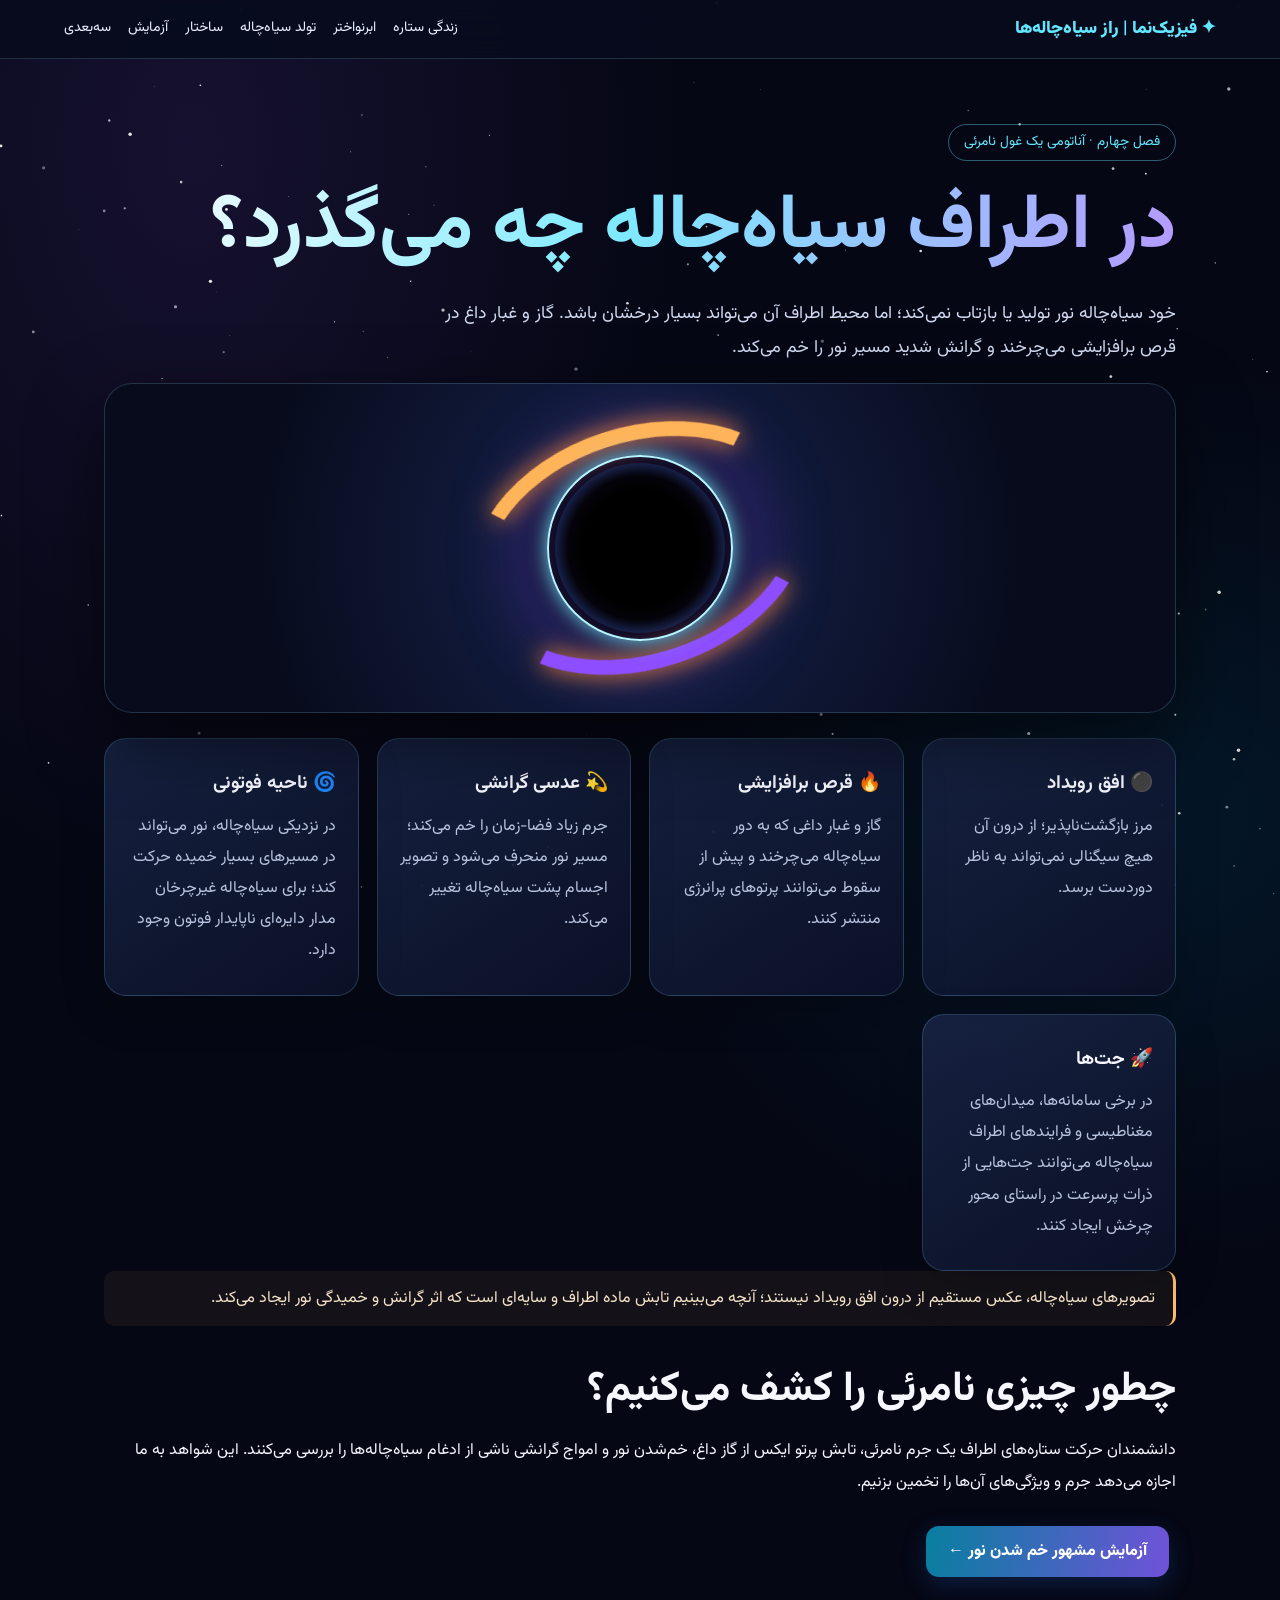
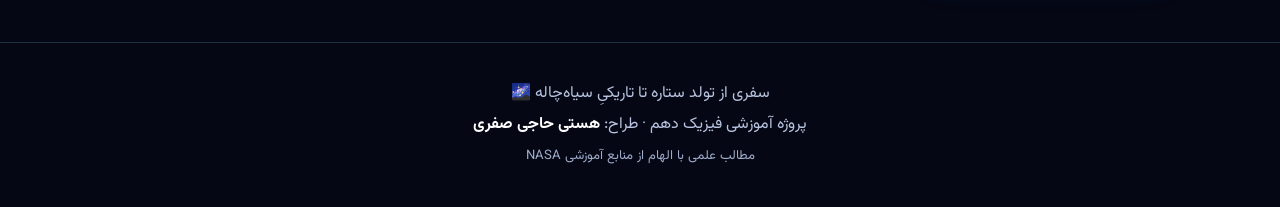
==== anatomy.html @ 243ccd40 "Add anatomy.html for black hole learning site" ====
<!doctype html><html lang="fa" dir="rtl"><head><meta charset="utf-8"><meta name="viewport" content="width=device-width,initial-scale=1"><meta name="description" content="سفر علمی به چرخه زندگی ستاره‌ها و شکل‌گیری سیاه‌چاله‌ها"><title>ساختار سیاه‌چاله | فیزیک‌نما</title><link rel="stylesheet" href="style.css"></head><body><canvas id="stars"></canvas><nav><a class="logo" href="index.html">✦ فیزیک‌نما | راز سیاه‌چاله‌ها</a><div class="navlinks"><a href="life.html">زندگی ستاره</a><a href="supernova.html">ابرنواختر</a><a href="blackhole.html">تولد سیاه‌چاله</a><a href="anatomy.html">ساختار</a><a href="experiment.html">آزمایش</a><a href="simulation.html">سه‌بعدی</a></div></nav>
<main class="wrap"><span class="eyebrow">فصل چهارم · آناتومی یک غول نامرئی</span><h1>در اطراف سیاه‌چاله چه می‌گذرد؟</h1><p class="lead">خود سیاه‌چاله نور تولید یا بازتاب نمی‌کند؛ اما محیط اطراف آن می‌تواند بسیار درخشان باشد. گاز و غبار داغ در قرص برافزایشی می‌چرخند و گرانش شدید مسیر نور را خم می‌کند.</p><div class="visual"><div class="blackhole"></div></div><div class="grid" style="margin-top:25px"><article class="card"><h3>⚫ افق رویداد</h3><p>مرز بازگشت‌ناپذیر؛ از درون آن هیچ سیگنالی نمی‌تواند به ناظر دوردست برسد.</p></article><article class="card"><h3>🔥 قرص برافزایشی</h3><p>گاز و غبار داغی که به دور سیاه‌چاله می‌چرخند و پیش از سقوط می‌توانند پرتوهای پرانرژی منتشر کنند.</p></article><article class="card"><h3>💫 عدسی گرانشی</h3><p>جرم زیاد فضا-زمان را خم می‌کند؛ مسیر نور منحرف می‌شود و تصویر اجسام پشت سیاه‌چاله تغییر می‌کند.</p></article><article class="card"><h3>🌀 ناحیه فوتونی</h3><p>در نزدیکی سیاه‌چاله، نور می‌تواند در مسیرهای بسیار خمیده حرکت کند؛ برای سیاه‌چاله غیرچرخان مدار دایره‌ای ناپایدار فوتون وجود دارد.</p></article><article class="card"><h3>🚀 جت‌ها</h3><p>در برخی سامانه‌ها، میدان‌های مغناطیسی و فرایندهای اطراف سیاه‌چاله می‌توانند جت‌هایی از ذرات پرسرعت در راستای محور چرخش ایجاد کنند.</p></article></div><div class="callout">تصویرهای سیاه‌چاله، عکس مستقیم از درون افق رویداد نیستند؛ آنچه می‌بینیم تابش ماده اطراف و سایه‌ای است که اثر گرانش و خمیدگی نور ایجاد می‌کند.</div><h2 style="margin-top:35px">چطور چیزی نامرئی را کشف می‌کنیم؟</h2><p>دانشمندان حرکت ستاره‌های اطراف یک جرم نامرئی، تابش پرتو ایکس از گاز داغ، خم‌شدن نور و امواج گرانشی ناشی از ادغام سیاه‌چاله‌ها را بررسی می‌کنند. این شواهد به ما اجازه می‌دهد جرم و ویژگی‌های آن‌ها را تخمین بزنیم.</p><a class="btn" href="experiment.html">آزمایش مشهور خم شدن نور ←</a></main><footer>سفری از تولد ستاره تا تاریکیِ سیاه‌چاله 🌌<br>پروژه آموزشی فیزیک دهم · طراح: <strong>هستی حاجی صفری</strong><br><span class="caption">مطالب علمی با الهام از منابع آموزشی NASA</span></footer><script src="app.js"></script></body></html>
---- style.css ----
@import url('https://fonts.googleapis.com/css2?family=Vazirmatn:wght@300;400;500;600;700;800&display=swap');
:root{--bg:#050714;--panel:#10162d;--panel2:#151e3b;--cyan:#63e7ff;--violet:#9b7cff;--gold:#ffbd69;--muted:#b8c3df;--line:#8edfff30}
*{box-sizing:border-box}html{scroll-behavior:smooth}body{margin:0;background:radial-gradient(ellipse at 15% 8%,#30205a66,transparent 32%),radial-gradient(ellipse at 90% 45%,#004a6540,transparent 32%),var(--bg);color:#f6f7ff;font-family:Vazirmatn,Tahoma,sans-serif;line-height:1.95;overflow-x:hidden}
#stars{position:fixed;inset:0;width:100%;height:100%;z-index:-1;pointer-events:none}
a{color:var(--cyan);text-decoration:none}a:hover{color:white}
nav{position:sticky;top:0;z-index:20;display:flex;align-items:center;justify-content:space-between;gap:16px;padding:12px 5%;background:#070b1de8;backdrop-filter:blur(15px);border-bottom:1px solid var(--line)}
.logo{font-weight:900;color:var(--cyan);font-size:1.1rem;white-space:nowrap}.navlinks{display:flex;gap:17px;flex-wrap:wrap}.navlinks a{color:#e8efff;font-size:.88rem}
.hero{min-height:78vh;display:grid;grid-template-columns:1.1fr .9fr;align-items:center;gap:25px;max-width:1250px;margin:auto;padding:65px 5%}.hero-copy{max-width:680px}.eyebrow{display:inline-block;color:var(--cyan);border:1px solid #63e7ff66;border-radius:30px;padding:4px 15px;font-size:.86rem}
h1{font-size:clamp(2.5rem,6vw,5.2rem);line-height:1.3;margin:18px 0;background:linear-gradient(100deg,#fff,#7eeaff 48%,#b49aff);color:transparent;background-clip:text}
h2{font-size:clamp(1.7rem,4vw,2.6rem);line-height:1.4;margin:.2em 0}.lead{font-size:1.1rem;color:#d0d9f0;max-width:750px}.muted{color:var(--muted)}
.btn{display:inline-block;margin:12px 7px 0 0;padding:10px 22px;border-radius:13px;background:linear-gradient(100deg,#087f9f,#7052d8);color:white;font-weight:800;box-shadow:0 8px 25px #225dba44}.btn.alt{background:#172342;border:1px solid var(--line)}
section,.wrap{max-width:1200px;margin:auto;padding:65px 5%}.section-head{text-align:center;margin-bottom:30px}.section-head small{color:var(--cyan);letter-spacing:.5px}
.grid{display:grid;grid-template-columns:repeat(auto-fit,minmax(230px,1fr));gap:18px}.card{background:linear-gradient(145deg,#172343ed,#0b1127ed);border:1px solid var(--line);border-radius:22px;padding:22px;box-shadow:0 15px 45px #0003;transition:.25s}.card:hover{transform:translateY(-5px);border-color:#63e7ff99}.card h3{margin:5px 0 8px}.card p{color:var(--muted);margin:6px 0}.icon{font-size:2.3rem}.tag{color:var(--gold);font-size:.84rem}
.visual{position:relative;min-height:330px;display:grid;place-items:center;overflow:hidden;border:1px solid var(--line);border-radius:28px;background:radial-gradient(circle,#182451,#070b1b 70%);box-shadow:0 25px 70px #0008}
.blackhole{width:170px;height:170px;border-radius:50%;background:radial-gradient(circle,#000 0 48%,#05030a 60%,transparent 70%);position:relative;z-index:2;box-shadow:0 0 35px 12px #000,0 0 80px 18px #6b39c9aa}
.blackhole:before{content:"";position:absolute;inset:-36px -88px;border:15px solid transparent;border-top-color:#ffb45a;border-bottom-color:#8e4dff;border-radius:50%;transform:rotate(-18deg);filter:drop-shadow(0 0 12px #ff8b3d);animation:diskspin 5s linear infinite}
.blackhole:after{content:"";position:absolute;inset:-8px;border:2px solid #b6f4ff;border-radius:50%;box-shadow:0 0 20px #72dfff}
@keyframes diskspin{to{transform:rotate(342deg)}}
.timeline{display:grid;grid-template-columns:repeat(5,1fr);gap:10px;margin:28px 0}.step{padding:15px;border-radius:15px;background:#101a35;border:1px solid var(--line);text-align:center}.step b{display:block;color:var(--cyan)}
.image{width:100%;height:260px;object-fit:cover;border-radius:20px;border:1px solid var(--line);display:block}.split{display:grid;grid-template-columns:1fr 1fr;gap:25px;align-items:center}
.callout{border-right:3px solid var(--gold);padding:12px 18px;background:#ffbd6910;border-radius:10px;color:#f5e4c9}
footer{text-align:center;border-top:1px solid var(--line);padding:35px 15px;color:var(--muted)}footer strong{color:white}
.simbox{background:#0c1430;border:1px solid var(--line);border-radius:22px;padding:22px}.simbox input{width:100%;accent-color:var(--cyan)}.value{color:var(--gold);font-weight:800}
#space3d{width:100%;height:420px;display:block;border-radius:24px;background:#030611}.caption{font-size:.82rem;color:#9eabc9}
.quiz button{font:inherit;margin:5px;padding:9px 17px;border:1px solid var(--line);border-radius:12px;background:#182344;color:white;cursor:pointer}.quiz button:hover{border-color:var(--cyan)}#feedback{color:var(--gold);min-height:35px}
@media(max-width:760px){.hero,.split{grid-template-columns:1fr}.hero{padding-top:45px}.timeline{grid-template-columns:1fr 1fr}.navlinks{gap:9px}.navlinks a{font-size:.75rem}.visual{min-height:280px}#space3d{height:330px}}
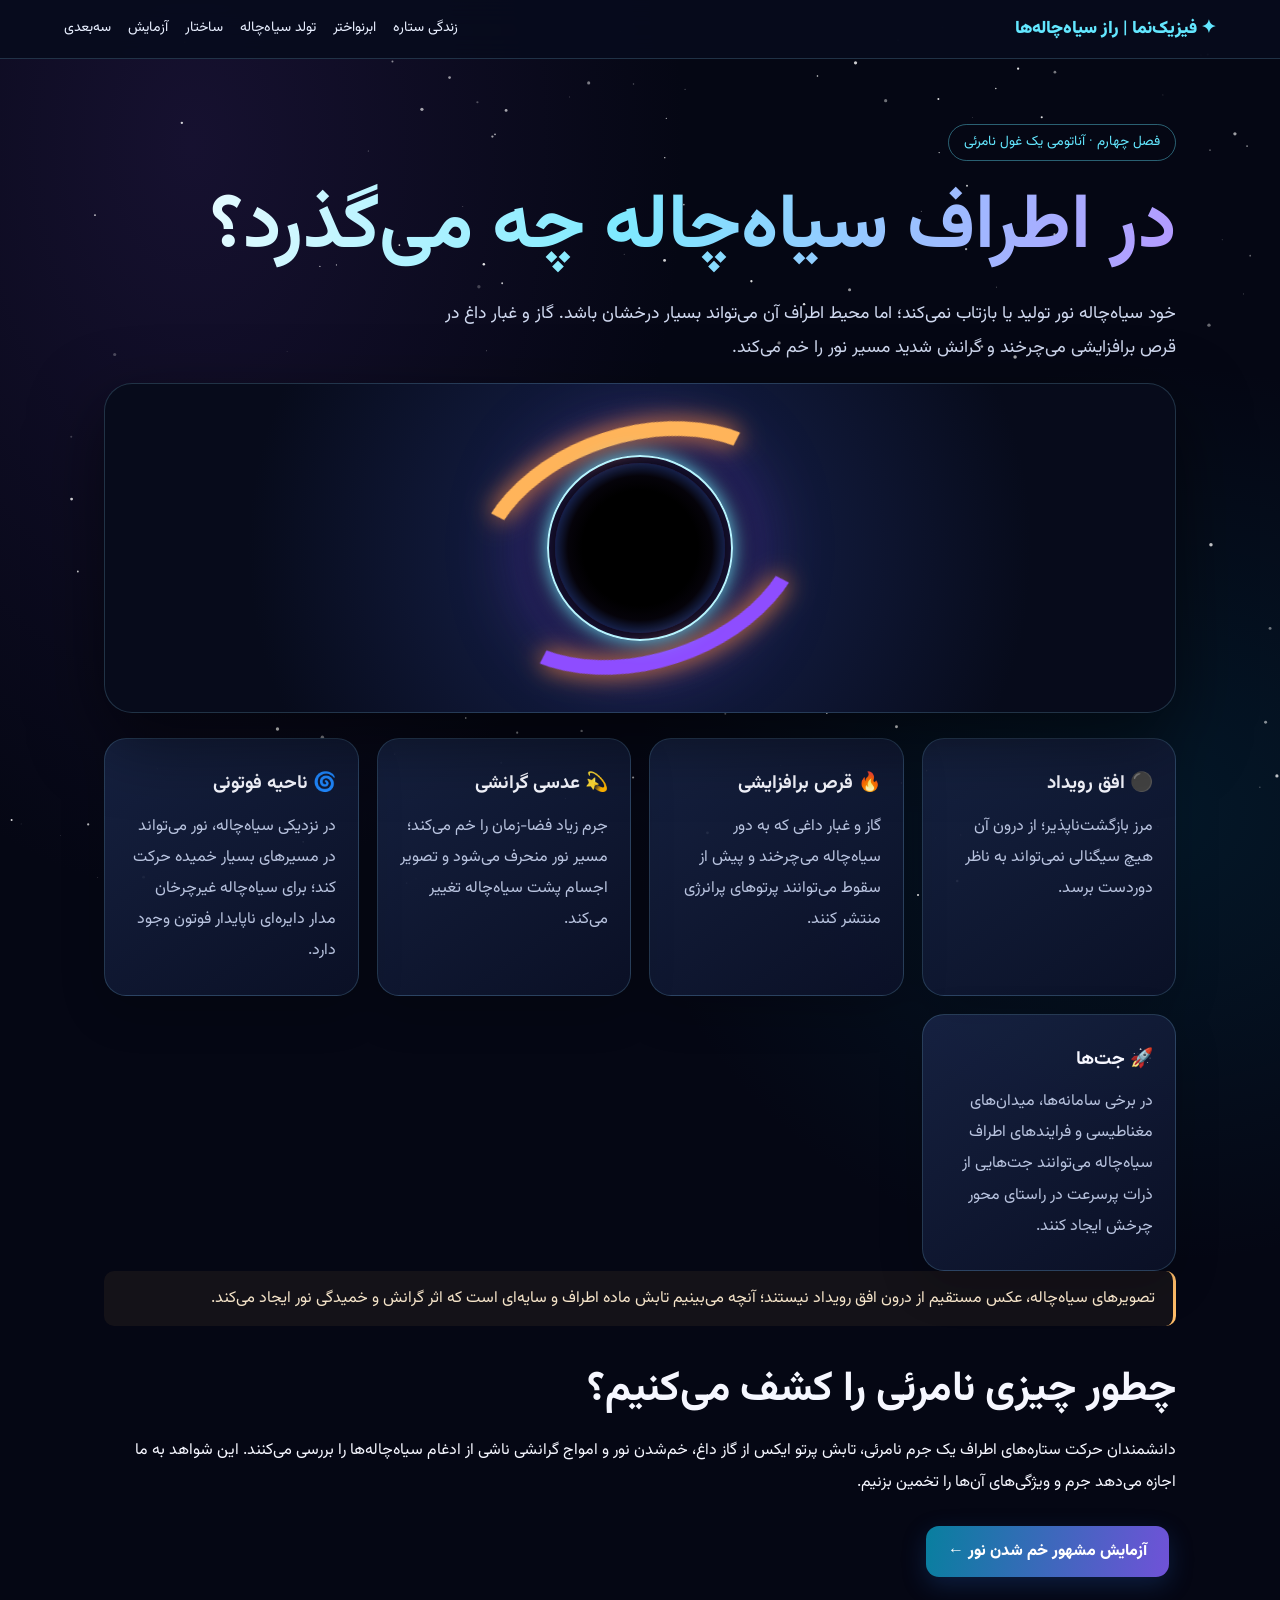
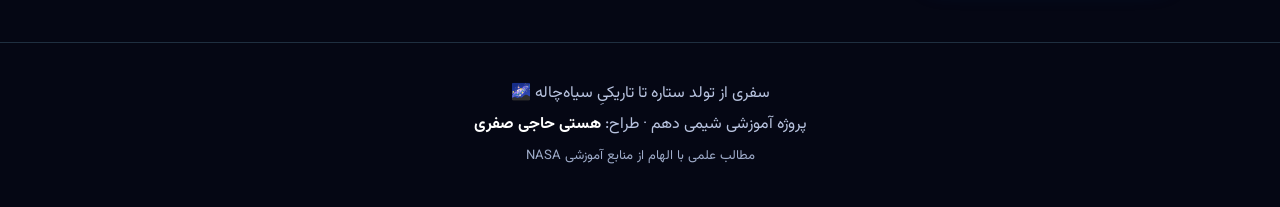
==== commit 2314c152: "Change course label from Physics 10 to Chemistry 10" ====
--- a/anatomy.html
+++ b/anatomy.html
@@ -1,2 +1,2 @@
 <!doctype html><html lang="fa" dir="rtl"><head><meta charset="utf-8"><meta name="viewport" content="width=device-width,initial-scale=1"><meta name="description" content="سفر علمی به چرخه زندگی ستاره‌ها و شکل‌گیری سیاه‌چاله‌ها"><title>ساختار سیاه‌چاله | فیزیک‌نما</title><link rel="stylesheet" href="style.css"></head><body><canvas id="stars"></canvas><nav><a class="logo" href="index.html">✦ فیزیک‌نما | راز سیاه‌چاله‌ها</a><div class="navlinks"><a href="life.html">زندگی ستاره</a><a href="supernova.html">ابرنواختر</a><a href="blackhole.html">تولد سیاه‌چاله</a><a href="anatomy.html">ساختار</a><a href="experiment.html">آزمایش</a><a href="simulation.html">سه‌بعدی</a></div></nav>
-<main class="wrap"><span class="eyebrow">فصل چهارم · آناتومی یک غول نامرئی</span><h1>در اطراف سیاه‌چاله چه می‌گذرد؟</h1><p class="lead">خود سیاه‌چاله نور تولید یا بازتاب نمی‌کند؛ اما محیط اطراف آن می‌تواند بسیار درخشان باشد. گاز و غبار داغ در قرص برافزایشی می‌چرخند و گرانش شدید مسیر نور را خم می‌کند.</p><div class="visual"><div class="blackhole"></div></div><div class="grid" style="margin-top:25px"><article class="card"><h3>⚫ افق رویداد</h3><p>مرز بازگشت‌ناپذیر؛ از درون آن هیچ سیگنالی نمی‌تواند به ناظر دوردست برسد.</p></article><article class="card"><h3>🔥 قرص برافزایشی</h3><p>گاز و غبار داغی که به دور سیاه‌چاله می‌چرخند و پیش از سقوط می‌توانند پرتوهای پرانرژی منتشر کنند.</p></article><article class="card"><h3>💫 عدسی گرانشی</h3><p>جرم زیاد فضا-زمان را خم می‌کند؛ مسیر نور منحرف می‌شود و تصویر اجسام پشت سیاه‌چاله تغییر می‌کند.</p></article><article class="card"><h3>🌀 ناحیه فوتونی</h3><p>در نزدیکی سیاه‌چاله، نور می‌تواند در مسیرهای بسیار خمیده حرکت کند؛ برای سیاه‌چاله غیرچرخان مدار دایره‌ای ناپایدار فوتون وجود دارد.</p></article><article class="card"><h3>🚀 جت‌ها</h3><p>در برخی سامانه‌ها، میدان‌های مغناطیسی و فرایندهای اطراف سیاه‌چاله می‌توانند جت‌هایی از ذرات پرسرعت در راستای محور چرخش ایجاد کنند.</p></article></div><div class="callout">تصویرهای سیاه‌چاله، عکس مستقیم از درون افق رویداد نیستند؛ آنچه می‌بینیم تابش ماده اطراف و سایه‌ای است که اثر گرانش و خمیدگی نور ایجاد می‌کند.</div><h2 style="margin-top:35px">چطور چیزی نامرئی را کشف می‌کنیم؟</h2><p>دانشمندان حرکت ستاره‌های اطراف یک جرم نامرئی، تابش پرتو ایکس از گاز داغ، خم‌شدن نور و امواج گرانشی ناشی از ادغام سیاه‌چاله‌ها را بررسی می‌کنند. این شواهد به ما اجازه می‌دهد جرم و ویژگی‌های آن‌ها را تخمین بزنیم.</p><a class="btn" href="experiment.html">آزمایش مشهور خم شدن نور ←</a></main><footer>سفری از تولد ستاره تا تاریکیِ سیاه‌چاله 🌌<br>پروژه آموزشی فیزیک دهم · طراح: <strong>هستی حاجی صفری</strong><br><span class="caption">مطالب علمی با الهام از منابع آموزشی NASA</span></footer><script src="app.js"></script></body></html>+<main class="wrap"><span class="eyebrow">فصل چهارم · آناتومی یک غول نامرئی</span><h1>در اطراف سیاه‌چاله چه می‌گذرد؟</h1><p class="lead">خود سیاه‌چاله نور تولید یا بازتاب نمی‌کند؛ اما محیط اطراف آن می‌تواند بسیار درخشان باشد. گاز و غبار داغ در قرص برافزایشی می‌چرخند و گرانش شدید مسیر نور را خم می‌کند.</p><div class="visual"><div class="blackhole"></div></div><div class="grid" style="margin-top:25px"><article class="card"><h3>⚫ افق رویداد</h3><p>مرز بازگشت‌ناپذیر؛ از درون آن هیچ سیگنالی نمی‌تواند به ناظر دوردست برسد.</p></article><article class="card"><h3>🔥 قرص برافزایشی</h3><p>گاز و غبار داغی که به دور سیاه‌چاله می‌چرخند و پیش از سقوط می‌توانند پرتوهای پرانرژی منتشر کنند.</p></article><article class="card"><h3>💫 عدسی گرانشی</h3><p>جرم زیاد فضا-زمان را خم می‌کند؛ مسیر نور منحرف می‌شود و تصویر اجسام پشت سیاه‌چاله تغییر می‌کند.</p></article><article class="card"><h3>🌀 ناحیه فوتونی</h3><p>در نزدیکی سیاه‌چاله، نور می‌تواند در مسیرهای بسیار خمیده حرکت کند؛ برای سیاه‌چاله غیرچرخان مدار دایره‌ای ناپایدار فوتون وجود دارد.</p></article><article class="card"><h3>🚀 جت‌ها</h3><p>در برخی سامانه‌ها، میدان‌های مغناطیسی و فرایندهای اطراف سیاه‌چاله می‌توانند جت‌هایی از ذرات پرسرعت در راستای محور چرخش ایجاد کنند.</p></article></div><div class="callout">تصویرهای سیاه‌چاله، عکس مستقیم از درون افق رویداد نیستند؛ آنچه می‌بینیم تابش ماده اطراف و سایه‌ای است که اثر گرانش و خمیدگی نور ایجاد می‌کند.</div><h2 style="margin-top:35px">چطور چیزی نامرئی را کشف می‌کنیم؟</h2><p>دانشمندان حرکت ستاره‌های اطراف یک جرم نامرئی، تابش پرتو ایکس از گاز داغ، خم‌شدن نور و امواج گرانشی ناشی از ادغام سیاه‌چاله‌ها را بررسی می‌کنند. این شواهد به ما اجازه می‌دهد جرم و ویژگی‌های آن‌ها را تخمین بزنیم.</p><a class="btn" href="experiment.html">آزمایش مشهور خم شدن نور ←</a></main><footer>سفری از تولد ستاره تا تاریکیِ سیاه‌چاله 🌌<br>پروژه آموزشی شیمی دهم · طراح: <strong>هستی حاجی صفری</strong><br><span class="caption">مطالب علمی با الهام از منابع آموزشی NASA</span></footer><script src="app.js"></script></body></html>
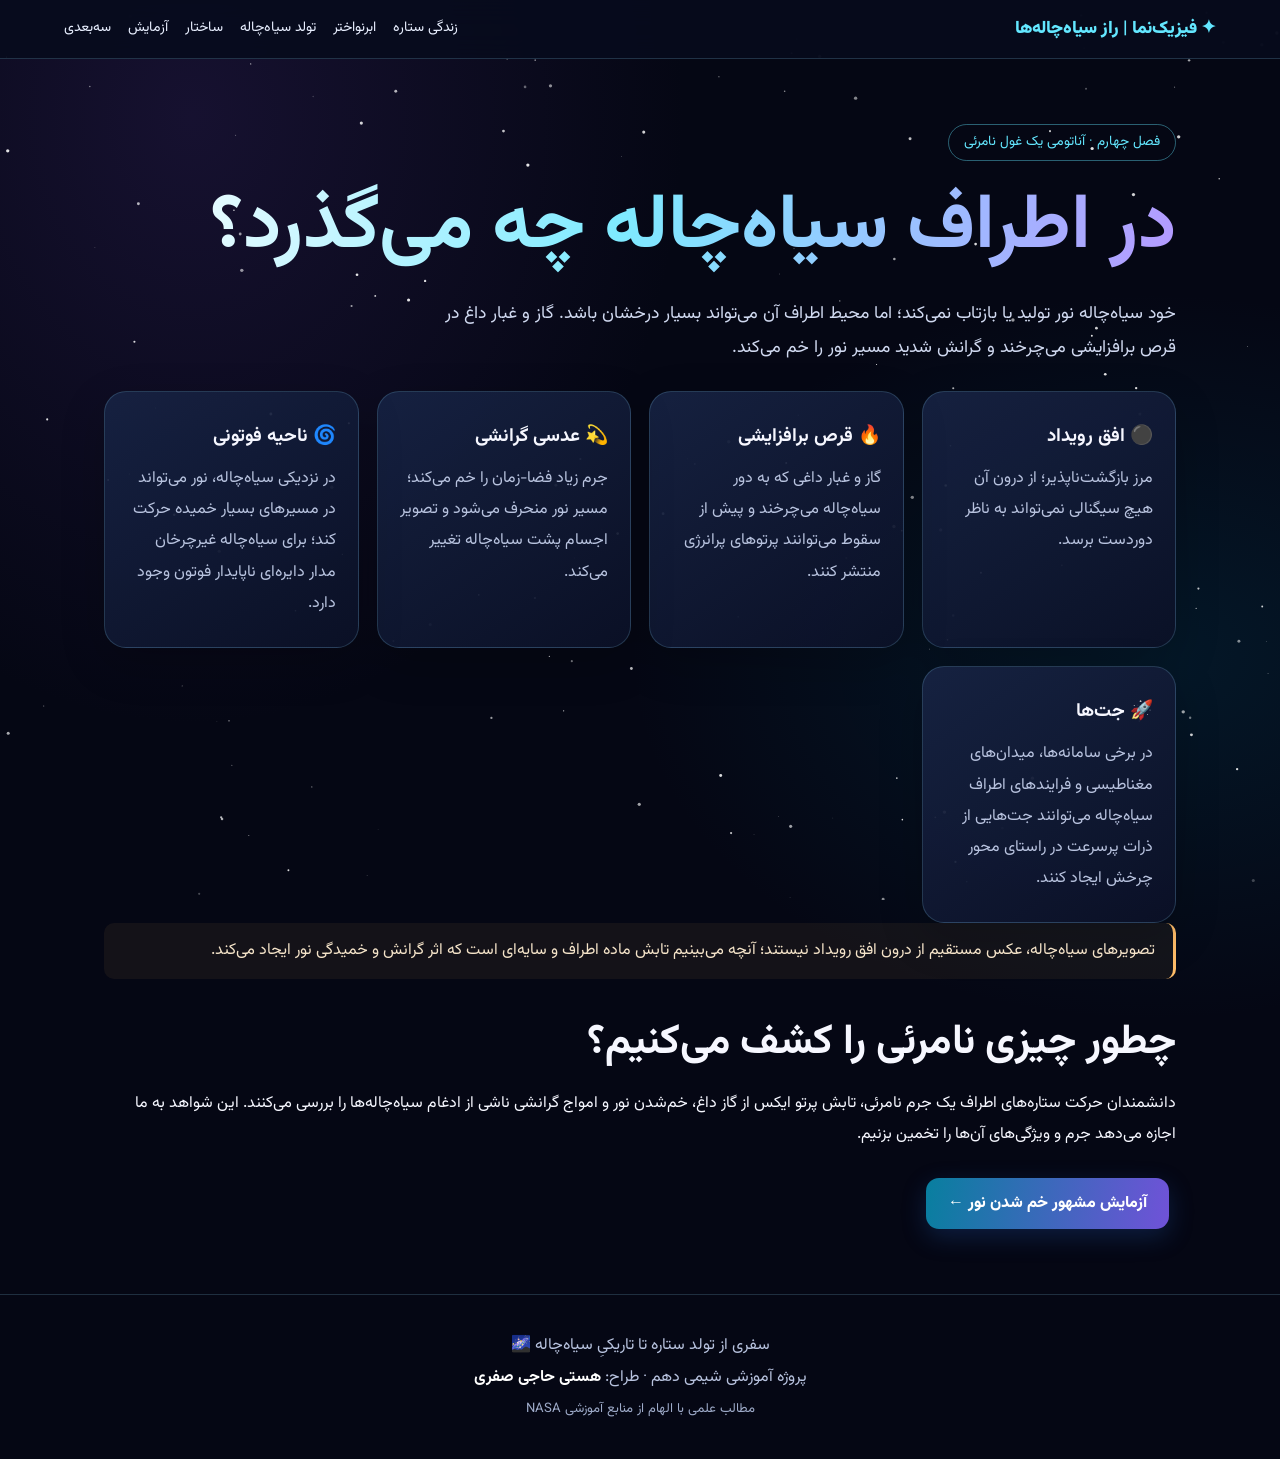
==== commit dfb88d93: "Remove non-loading decorative image visuals" ====
--- a/anatomy.html
+++ b/anatomy.html
@@ -1,2 +1,2 @@
 <!doctype html><html lang="fa" dir="rtl"><head><meta charset="utf-8"><meta name="viewport" content="width=device-width,initial-scale=1"><meta name="description" content="سفر علمی به چرخه زندگی ستاره‌ها و شکل‌گیری سیاه‌چاله‌ها"><title>ساختار سیاه‌چاله | فیزیک‌نما</title><link rel="stylesheet" href="style.css"></head><body><canvas id="stars"></canvas><nav><a class="logo" href="index.html">✦ فیزیک‌نما | راز سیاه‌چاله‌ها</a><div class="navlinks"><a href="life.html">زندگی ستاره</a><a href="supernova.html">ابرنواختر</a><a href="blackhole.html">تولد سیاه‌چاله</a><a href="anatomy.html">ساختار</a><a href="experiment.html">آزمایش</a><a href="simulation.html">سه‌بعدی</a></div></nav>
-<main class="wrap"><span class="eyebrow">فصل چهارم · آناتومی یک غول نامرئی</span><h1>در اطراف سیاه‌چاله چه می‌گذرد؟</h1><p class="lead">خود سیاه‌چاله نور تولید یا بازتاب نمی‌کند؛ اما محیط اطراف آن می‌تواند بسیار درخشان باشد. گاز و غبار داغ در قرص برافزایشی می‌چرخند و گرانش شدید مسیر نور را خم می‌کند.</p><div class="visual"><div class="blackhole"></div></div><div class="grid" style="margin-top:25px"><article class="card"><h3>⚫ افق رویداد</h3><p>مرز بازگشت‌ناپذیر؛ از درون آن هیچ سیگنالی نمی‌تواند به ناظر دوردست برسد.</p></article><article class="card"><h3>🔥 قرص برافزایشی</h3><p>گاز و غبار داغی که به دور سیاه‌چاله می‌چرخند و پیش از سقوط می‌توانند پرتوهای پرانرژی منتشر کنند.</p></article><article class="card"><h3>💫 عدسی گرانشی</h3><p>جرم زیاد فضا-زمان را خم می‌کند؛ مسیر نور منحرف می‌شود و تصویر اجسام پشت سیاه‌چاله تغییر می‌کند.</p></article><article class="card"><h3>🌀 ناحیه فوتونی</h3><p>در نزدیکی سیاه‌چاله، نور می‌تواند در مسیرهای بسیار خمیده حرکت کند؛ برای سیاه‌چاله غیرچرخان مدار دایره‌ای ناپایدار فوتون وجود دارد.</p></article><article class="card"><h3>🚀 جت‌ها</h3><p>در برخی سامانه‌ها، میدان‌های مغناطیسی و فرایندهای اطراف سیاه‌چاله می‌توانند جت‌هایی از ذرات پرسرعت در راستای محور چرخش ایجاد کنند.</p></article></div><div class="callout">تصویرهای سیاه‌چاله، عکس مستقیم از درون افق رویداد نیستند؛ آنچه می‌بینیم تابش ماده اطراف و سایه‌ای است که اثر گرانش و خمیدگی نور ایجاد می‌کند.</div><h2 style="margin-top:35px">چطور چیزی نامرئی را کشف می‌کنیم؟</h2><p>دانشمندان حرکت ستاره‌های اطراف یک جرم نامرئی، تابش پرتو ایکس از گاز داغ، خم‌شدن نور و امواج گرانشی ناشی از ادغام سیاه‌چاله‌ها را بررسی می‌کنند. این شواهد به ما اجازه می‌دهد جرم و ویژگی‌های آن‌ها را تخمین بزنیم.</p><a class="btn" href="experiment.html">آزمایش مشهور خم شدن نور ←</a></main><footer>سفری از تولد ستاره تا تاریکیِ سیاه‌چاله 🌌<br>پروژه آموزشی شیمی دهم · طراح: <strong>هستی حاجی صفری</strong><br><span class="caption">مطالب علمی با الهام از منابع آموزشی NASA</span></footer><script src="app.js"></script></body></html>+<main class="wrap"><span class="eyebrow">فصل چهارم · آناتومی یک غول نامرئی</span><h1>در اطراف سیاه‌چاله چه می‌گذرد؟</h1><p class="lead">خود سیاه‌چاله نور تولید یا بازتاب نمی‌کند؛ اما محیط اطراف آن می‌تواند بسیار درخشان باشد. گاز و غبار داغ در قرص برافزایشی می‌چرخند و گرانش شدید مسیر نور را خم می‌کند.</p><div class="grid" style="margin-top:25px"><article class="card"><h3>⚫ افق رویداد</h3><p>مرز بازگشت‌ناپذیر؛ از درون آن هیچ سیگنالی نمی‌تواند به ناظر دوردست برسد.</p></article><article class="card"><h3>🔥 قرص برافزایشی</h3><p>گاز و غبار داغی که به دور سیاه‌چاله می‌چرخند و پیش از سقوط می‌توانند پرتوهای پرانرژی منتشر کنند.</p></article><article class="card"><h3>💫 عدسی گرانشی</h3><p>جرم زیاد فضا-زمان را خم می‌کند؛ مسیر نور منحرف می‌شود و تصویر اجسام پشت سیاه‌چاله تغییر می‌کند.</p></article><article class="card"><h3>🌀 ناحیه فوتونی</h3><p>در نزدیکی سیاه‌چاله، نور می‌تواند در مسیرهای بسیار خمیده حرکت کند؛ برای سیاه‌چاله غیرچرخان مدار دایره‌ای ناپایدار فوتون وجود دارد.</p></article><article class="card"><h3>🚀 جت‌ها</h3><p>در برخی سامانه‌ها، میدان‌های مغناطیسی و فرایندهای اطراف سیاه‌چاله می‌توانند جت‌هایی از ذرات پرسرعت در راستای محور چرخش ایجاد کنند.</p></article></div><div class="callout">تصویرهای سیاه‌چاله، عکس مستقیم از درون افق رویداد نیستند؛ آنچه می‌بینیم تابش ماده اطراف و سایه‌ای است که اثر گرانش و خمیدگی نور ایجاد می‌کند.</div><h2 style="margin-top:35px">چطور چیزی نامرئی را کشف می‌کنیم؟</h2><p>دانشمندان حرکت ستاره‌های اطراف یک جرم نامرئی، تابش پرتو ایکس از گاز داغ، خم‌شدن نور و امواج گرانشی ناشی از ادغام سیاه‌چاله‌ها را بررسی می‌کنند. این شواهد به ما اجازه می‌دهد جرم و ویژگی‌های آن‌ها را تخمین بزنیم.</p><a class="btn" href="experiment.html">آزمایش مشهور خم شدن نور ←</a></main><footer>سفری از تولد ستاره تا تاریکیِ سیاه‌چاله 🌌<br>پروژه آموزشی شیمی دهم · طراح: <strong>هستی حاجی صفری</strong><br><span class="caption">مطالب علمی با الهام از منابع آموزشی NASA</span></footer><script src="app.js"></script></body></html>
